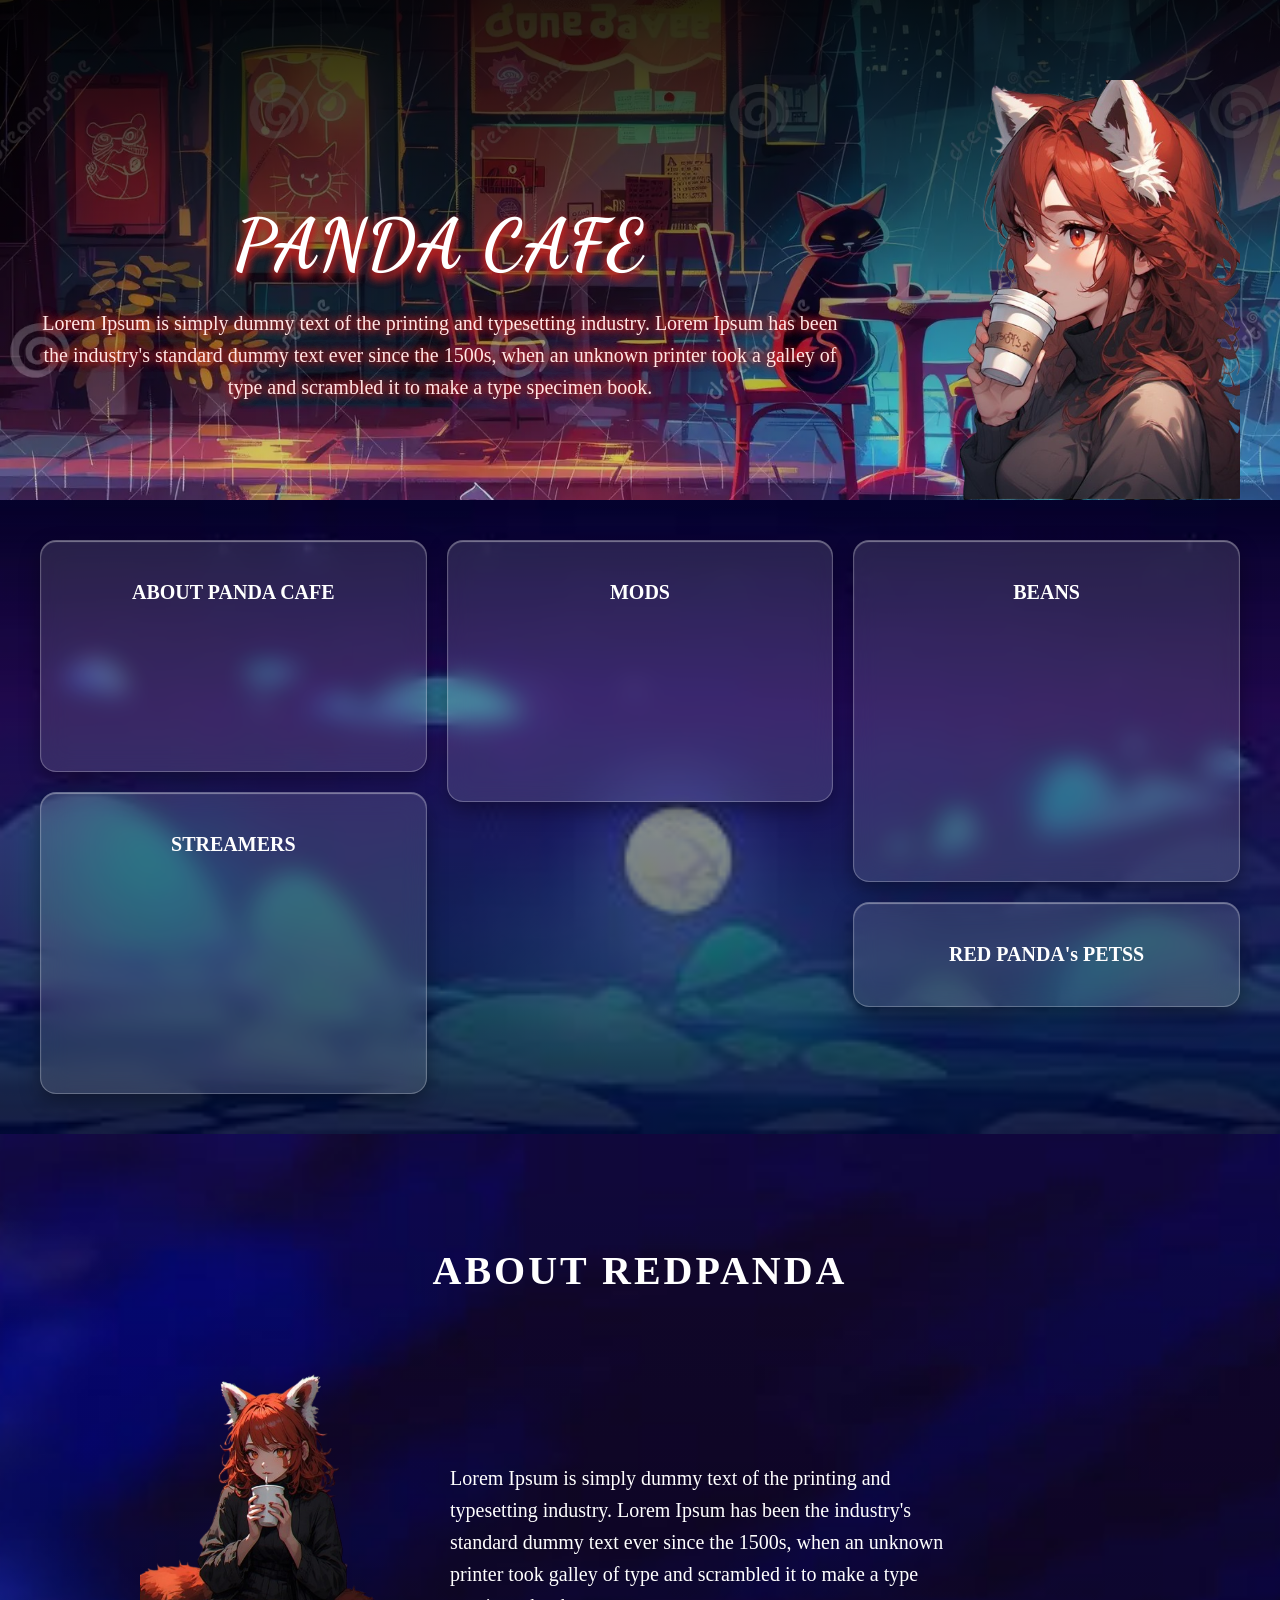
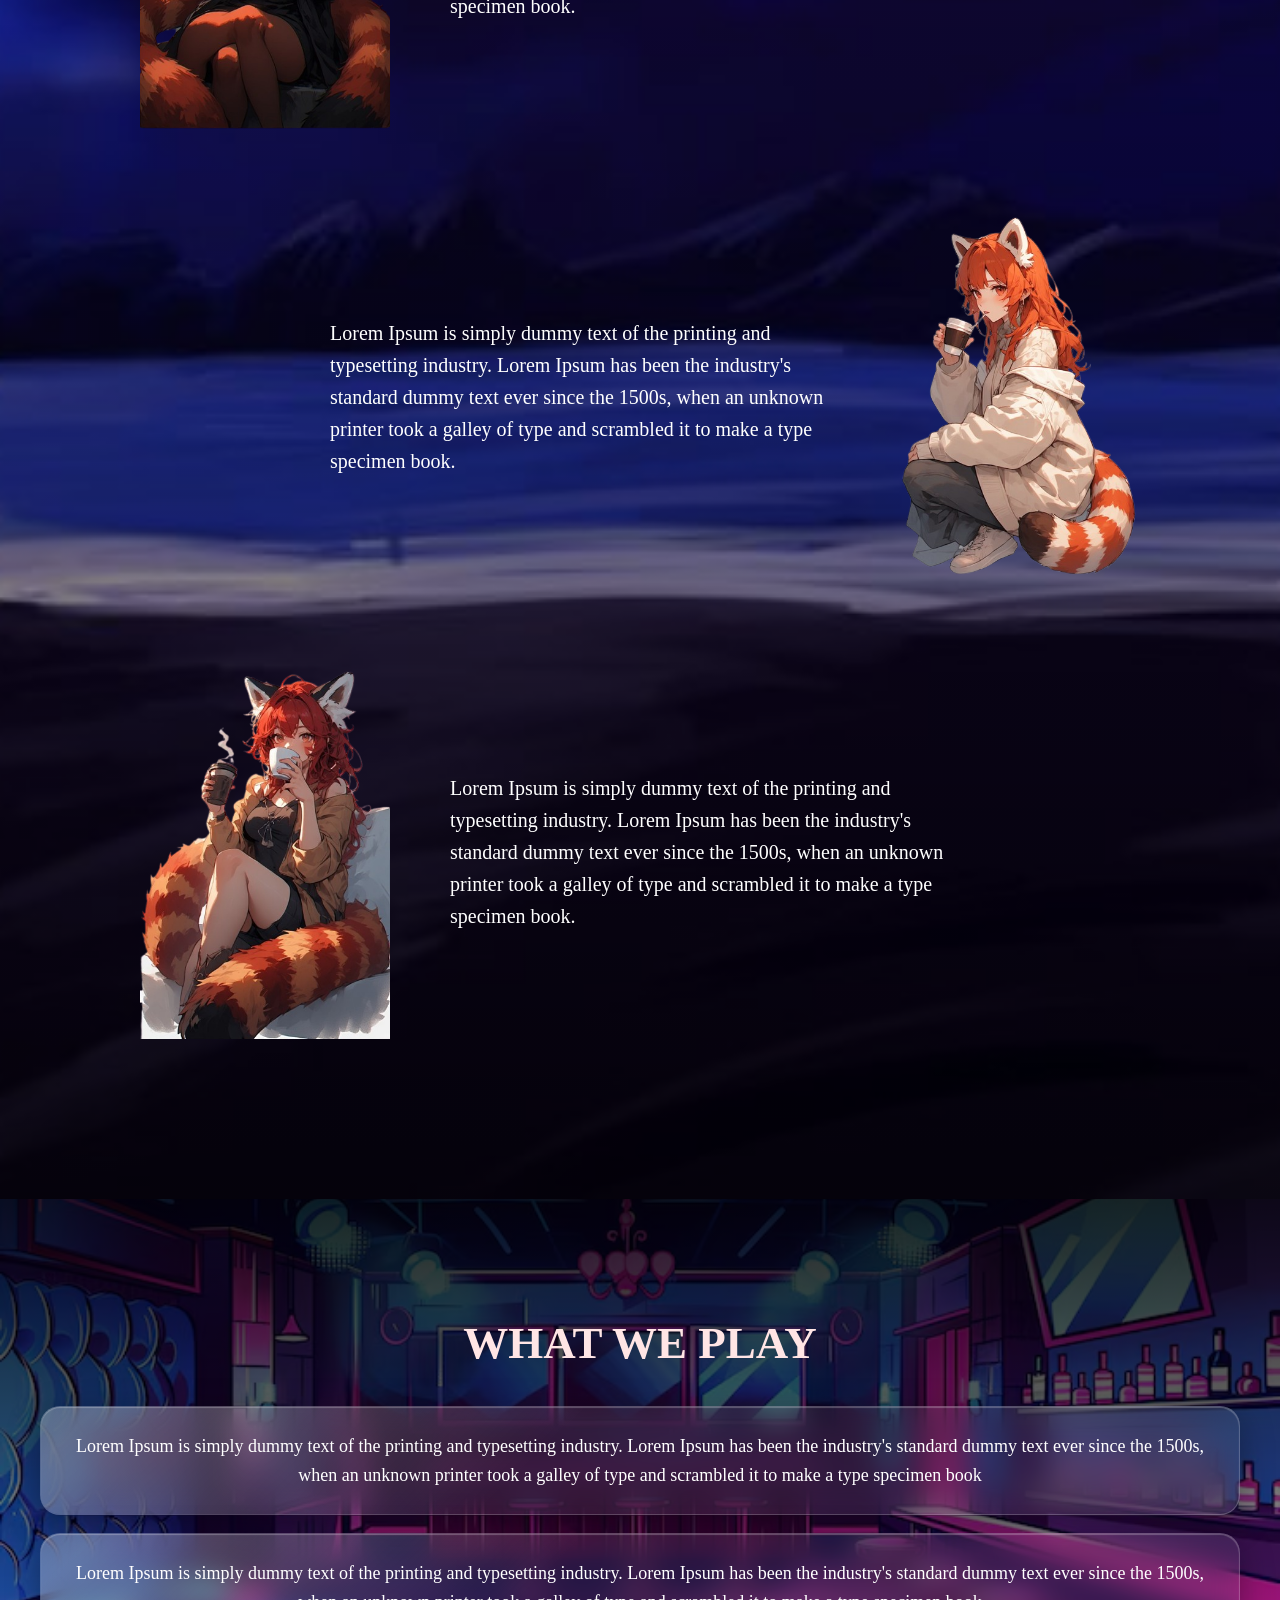
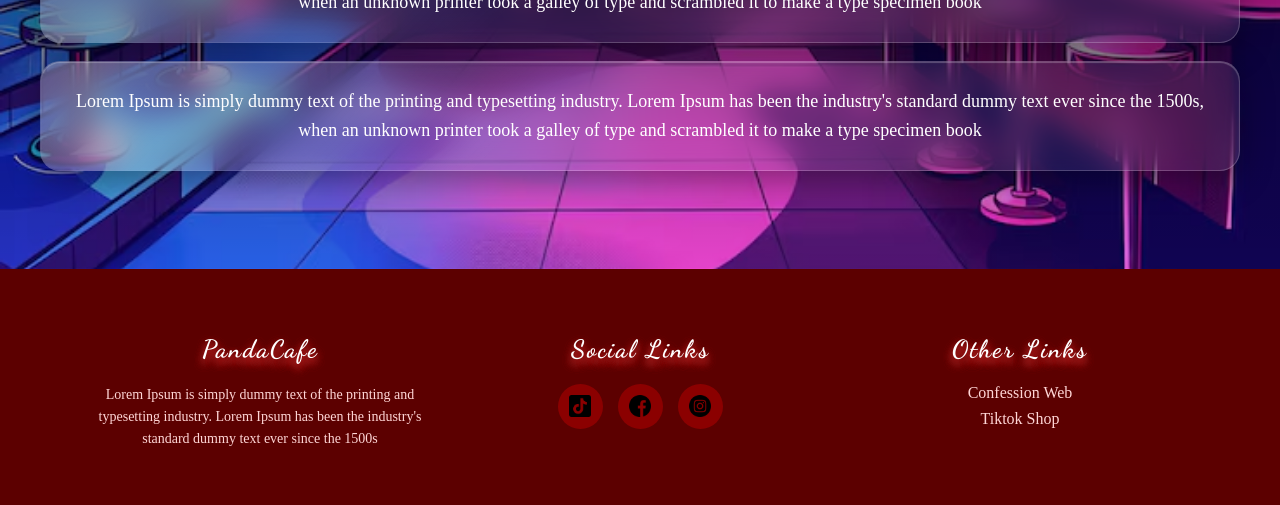
==== index.html @ a52dd237 "first upload" ====
<!DOCTYPE html>
<html lang="en">
<head>
    <meta charset="UTF-8">
    <meta name="viewport" content="width=device-width, initial-scale=1.0">
    <title>Panda Cafe</title>
    <link rel="stylesheet" href="styles/style.css">
    <link href="https://fonts.googleapis.com/css2?family=Pacifico&family=Dancing+Script&display=swap" rel="stylesheet">
</head>
<body>
<div class="welcome1">

    
    <div class="welcome2">
        <h1>PANDA CAFE</h1>
        <p>Lorem Ipsum is simply dummy text of the printing and typesetting industry. Lorem Ipsum has been the industry's standard dummy text ever since the 1500s, when an 
            unknown printer took a galley of type and scrambled it to make a type specimen book.</p>
    </div>

    <img src="Pictures/side_view1-removebg-preview.png" alt="Right Panda" class="panda-right">
</div>

<div class="boxes">

    <a href="/subpages/AboutPandaCafe.html" class="box box1">ABOUT PANDA CAFE</a>

    <a href="/subpages/streamers.html" class="box box2">STREAMERS</a>

    <a href="/subpages/mod.html" class="box box3">MODS</a>

    <a href="/subpages/beans.html" class="box box4">BEANS</a>

    <a href="/subpages/RedsPets.html" class="box box5">RED PANDA's PETSS</a>
</div>

<div class="socials">
    <div class="imgs">
        <h2>ABOUT REDPANDA</h2>
        <div class="fb">
            <img src="Pictures/panda_1-removebg-preview.png" alt="">
            <p>Lorem Ipsum is simply dummy text of the printing and typesetting industry. Lorem Ipsum has been the industry's 
                standard dummy text ever since the 1500s, when an unknown printer took 
                 galley of type and scrambled it to make a type specimen book.</p>
        </div>

        <div class="IG">
            <img src="Pictures/panda2-removebg-preview.png" alt="">
            <p>Lorem Ipsum is simply dummy text of the printing and typesetting industry. 
                Lorem Ipsum has been the industry's standard dummy text ever since the 1500s, when an unknown 
                printer took a galley of type and scrambled it to make a type specimen book.</p>
        </div>
        <div class="tiktok">
            <img src="Pictures/panda3-removebg-preview.png" alt="">
            <p>Lorem Ipsum is simply dummy text of the printing and typesetting industry. 
                Lorem Ipsum has been the industry's standard dummy text ever since the 1500s, 
                when an unknown printer took a galley of type and scrambled it to make a type specimen book.</p>
        </div>
        
    </div>
</div>

<div class="whatWeDo">
    <h2>WHAT WE PLAY</h2>
    <div class="t1">
        <p>
            Lorem Ipsum is simply dummy text of the printing and typesetting industry. 
            Lorem Ipsum has been the industry's standard dummy text ever since the 1500s, 
            when an unknown printer took a galley of type and scrambled it to make a type specimen book
        </p>
    </div>

        <div class="t3">
        <p>
            Lorem Ipsum is simply dummy text of the printing and typesetting industry. 
            Lorem Ipsum has been the industry's standard dummy text ever since the 1500s, 
            when an unknown printer took a galley of type and scrambled it to make a type specimen book
        </p>
    </div>

        <div class="t3">
        <p>
            Lorem Ipsum is simply dummy text of the printing and typesetting industry. 
            Lorem Ipsum has been the industry's standard dummy text ever since the 1500s, 
            when an unknown printer took a galley of type and scrambled it to make a type specimen book
        </p>
    </div>
</div>

<footer>
    <div class="footer-container">

        <!-- Get in touch -->
        <div class="footer-box">
            <h3>PandaCafe</h3>
            <p>
                Lorem Ipsum is simply dummy text of the printing and typesetting industry. 
                Lorem Ipsum has been the industry's standard dummy text ever since the 1500s
            </p>
        </div>

        <!-- Social links -->
        <div class="footer-box">
            <h3 class="soc">Social Links</h3>

                <div class="social-icons">
                    <a href="#" class="icon">
                        <img src="Pictures/tiktok (1).png" alt="">
                    </a>

                    <a href="#" class="icon">
                        <img src="Pictures/facebook.png" alt="">
                    </a>

                    <a href="#" class="icon">
                        <img src="Pictures/instagram.png" alt="">
                    </a>
                </div>
        </div>

        <!-- New section -->
        <div class="footer-box">
            <h3>Other Links</h3>
            <ul class="footer-links">
                <li><a href="https://confession-web-88ol.onrender.com/">Confession Web</a></li>
                <li><a href="#">Tiktok Shop</a></li>
            </ul>
        </div>

    </div>
</footer>

</body>
</html>
---- styles/style.css ----
/* RED CAFE THEME */
:root{
    --main-red:#8B0000;
    --dark-red:#5C0000;
    --light-red:#B22222;
    --cream:#FFF4E6;
}

body{
    background-color: #5C0000;
    margin: 0;
    padding: 0;
    
}

/* Container for welcome section */
.welcome1{
    display:flex;
    align-items:center;
    justify-content:space-between;
     /* Red café theme */
    padding-top:80px; /* only top padding, no bottom padding */
    padding-left:40px;
    padding-right:40px;
    background-image:
    linear-gradient(rgba(0, 0, 0, 0.854), rgba(0,0,0,0.1)), 
    url('../Pictures/pandabg.webp');
    background-size: cover;
    background-position: center;
    background-repeat: no-repeat;

}

/* Pandas */
.welcome1 img{
    width:280px; /* fixed size */
    height:auto;
    object-fit:contain;
    animation: float 3s ease-in-out infinite;
}


/* Center text */
.welcome2{
    max-width:800px;
    text-align:center;
    color:white;
}

/* Title */
.welcome2 h1{
    font-size:70px;
    margin-bottom:20px;
    letter-spacing:2px;
    font-family: 'Dancing Script', cursive;
    text-shadow: 
    0 5px 10px #B22222,
    0 5px 10px #B22222,
    0 5px 10px #B22222;
}

/* Paragraph */
.welcome2 p{
    font-size:20px;
    line-height:1.6;
    color:#ffe5e5;
    text-shadow: 
    0 0px 10px #B22222,
    0 0px 10px #B22222,
    0 0px 10px #B22222
    ;
}

/* Responsive for smaller screens */
/* ===== Large Screens / TVs ===== */

/*======== BOXES ======== */


/* ===== Pinterest Layout Background ===== */
.boxes{
    column-count:3;
    column-gap:20px;
    padding:40px;

    background-image:
        linear-gradient(
            rgba(0,0,0,0.25),
            rgba(0,0,0,0.65)
        ),
        url('../Pictures/bg21.jpg');

    background-size:cover;
    background-position:center;
    background-repeat:no-repeat;
}

/* ===== Glass Box ===== */
.box{
    display:block;
    break-inside:avoid;
    margin-bottom:20px;
    padding:40px 20px;

    text-align:center;
    font-size:20px;
    font-weight:bold;
    color:white;
    text-decoration:none;

    position:relative;
    overflow:hidden;

    border-radius:16px;

    /* Glass effect */
    background:rgba(255, 255, 255, 0.12);
    backdrop-filter: blur(12px);
    -webkit-backdrop-filter: blur(12px);

    border:1px solid rgba(255, 255, 255, 0.25);

    box-shadow:
        0 8px 20px rgba(0,0,0,0.35),
        inset 0 1px 1px rgba(255,255,255,0.4);

    transition:all 0.3s ease;
}

/* ===== Shine Layer ===== */
.box::before{
    content:"";
    position:absolute;
    top:-50%;
    left:-50%;
    width:200%;
    height:200%;

    background:linear-gradient(
        120deg,
        transparent 30%,
        rgba(255,255,255,0.25),
        transparent 70%
    );

    transform:rotate(25deg);
    opacity:0;
    transition:opacity 0.3s ease;
}

/* ===== Hover Effects ===== */
.box:hover{
    transform:translateY(-8px) scale(1.02);
    box-shadow:
        0 15px 30px rgba(0,0,0,0.45),
        inset 0 1px 2px rgba(255,255,255,0.5);
}

.box:hover::before{
    opacity:1;
    animation:shine 1.2s infinite;
}

/* ===== Shine Animation ===== */
@keyframes shine{
    0%{
        transform:translateX(-100%) rotate(25deg);
    }
    100%{
        transform:translateX(100%) rotate(25deg);
    }
}

/* ===== Box Heights (Pinterest Style) ===== */
.box1{height:150px;}
.box2{height:220px;}
.box3{height:180px;}
.box4{height:260px;}
/*======= socials ======= */

/* Section */
.socials{
    background:#8B0000;
    padding:80px 20px;
    display:flex;
    justify-content:center;
    background-image: 
    linear-gradient(rgba(0, 0, 0, 0.002), rgba(0, 0, 0, 0.728)),
    url('../Pictures/bg3.jpg');
    background-size: cover;
    background-position: center;
    background-repeat: no-repeat;
}

/* Container */
.imgs{
    max-width:1000px;
    width:100%;
}

/* Title */
.imgs h2{
    text-align:center;
    color:white;
    font-size:40px;
    margin-bottom:60px;
    letter-spacing:3px;
}

/* Rows */
.fb, .IG, .tiktok{
    display:flex;
    align-items:center;
    gap:60px;
    margin-bottom:80px;
}

/* Alternate layout */
.IG{
    flex-direction:row-reverse;
}

/* Bigger images */
.fb img,
.IG img,
.tiktok img{
    width:250px;
    height:auto;
}

/* Text */
.fb p,
.IG p,
.tiktok p{
    color:white;
    font-size:20px;
    line-height:1.6;
    max-width:500px;
}

/* Hover effect */
.fb:hover img,
.IG:hover img,
.tiktok:hover img{
    transform:scale(1.05);
    transition:0.3s ease;
}

/* Section */
.whatWeDo{
    background:#8B0000;
    padding:80px 40px;
    text-align:center;
    background-image:
    linear-gradient(rgba(0, 0, 0, 0.854), rgba(0,0,0,0.1)), 
    url('../Pictures/bg4.png');
    background-size: cover;
    background-position: center;
    background-repeat: no-repeat;
    
}

/* Title */
/* Glass card style */
.whatWeDo h2{
    color: #ffe5e5;
    font-size: 45px;
}
.t1 p, .t3 p{
    background: rgba(255,255,255,0.08); /* transparent glass */
    backdrop-filter: blur(15px);
    -webkit-backdrop-filter: blur(15px);

    color:#fff;

    padding:25px 30px;
    border-radius:20px;

    font-size:18px;
    line-height:1.6;

    border:1px solid rgba(255,255,255,0.2);

    box-shadow:
        0 8px 32px rgba(0,0,0,0.35),
        inset 0 1px 1px rgba(255,255,255,0.25);

    position:relative;
    overflow:hidden;

    transition:0.4s ease;
}

/* Glossy shine effect */
.t1 p::before,
.t3 p::before{
    content:"";
    position:absolute;
    top:0;
    left:-100%;
    width:200%;
    height:100%;

    background:linear-gradient(
        120deg,
        transparent 30%,
        rgba(255,255,255,0.25),
        transparent 70%
    );

    transform:skewX(-25deg);
    transition:0.8s;
}

/* Hover effect */
.t1 p:hover,
.t3 p:hover{
    transform:translateY(-8px) scale(1.02);
    box-shadow:
        0 15px 35px rgba(0,0,0,0.45),
        inset 0 1px 2px rgba(255,255,255,0.3);
}

/* Shine moves on hover */
.t1 p:hover::before,
.t3 p:hover::before{
    left:100%;
}

/* Footer */
/* Footer */
footer{
    background:#5C0000;
    padding:40px 20px;
    text-align: center;
}
footer .soc{
    text-align: center;
}
/* Main container (3 columns) */
.footer-container{
    max-width:1100px;
    margin:auto;
    display:flex;
    justify-content:space-between;
    gap:40px;
    flex-wrap:wrap; /* makes it responsive */
    color:white;
}

/* Each section */
.footer-box{
    flex:1;
    min-width:220px;
}

/* Titles */
.footer-box h3{
    font-size:25px;
    margin-bottom:10px;
    letter-spacing:2px;
    margin-bottom:20px;
    letter-spacing:2px;
    font-family: 'Dancing Script', cursive;
    text-shadow: 
    0 5px 10px #B22222,
    0 5px 10px #B22222,
    0 5px 10px #B22222;
}

/* Text */
.footer-box p{
    font-size:14px;
    color:#ffd6d6;
    line-height:1.6;
}

/* Social icons */
.social-icons{
    display:flex;
    justify-content:center;
    gap:15px;
}

/* circle buttons */
.icon{
    width:45px;
    height:45px;
    background:#8B0000;
    border-radius:50%;
    display:flex;
    align-items:center;
    justify-content:center;
    transition:0.3s ease;
    text-decoration:none;
}

/* fix image size */
.icon img{
    width:22px;
    height:22px;
    object-fit:contain;
}

/* hover effect */
.icon:hover{
    background:#ff4d4d;
    transform:translateY(-5px) scale(1.1);
    box-shadow:0 5px 15px rgba(0,0,0,0.3);
}

/* Other links */
.footer-links{
    list-style:none;
    padding:0;
}

.footer-links li{
    margin:8px 0;
}

.footer-links a{
    color:#ffd6d6;
    text-decoration:none;
    transition:0.3s;
}

.footer-links a:hover{
    color:white;
    padding-left:5px;
}



/* =========================================
   LARGE SCREENS / TVs
========================================= */
@media screen and (min-width:1400px){

    .welcome1{
        padding-top:120px;
        padding-left:80px;
        padding-right:80px;
    }

    .welcome1 img{
        width:380px;
    }

    .welcome2 h1{
        font-size:90px;
    }

    .welcome2 p{
        font-size:26px;
    }

    .boxes{
        column-count:4;
        column-gap:30px;
        padding:60px;
    }

    .box{
        font-size:24px;
        padding:50px 30px;
    }

    .imgs{
        max-width:1300px;
    }

    .fb img,
    .IG img,
    .tiktok img{
        width:320px;
    }

    .fb p,
    .IG p,
    .tiktok p{
        font-size:24px;
        max-width:650px;
    }

    .whatWeDo h2{
        font-size:60px;
    }

    .t1 p,
    .t3 p{
        font-size:22px;
        padding:35px 40px;
    }

    .end h3{
        font-size:36px;
    }

    .end p{
        font-size:18px;
    }
}


/* =========================================
   TABLETS
========================================= */
@media screen and (max-width:1024px){

    .welcome1{
        gap:30px;
        padding-top:70px;
        padding-left:30px;
        padding-right:30px;
    }

    .welcome1 img{
        width:230px;
    }

    .welcome2 h1{
        font-size:55px;
    }

    .welcome2 p{
        font-size:18px;
    }

    .boxes{
        column-count:2;
        column-gap:18px;
        padding:30px;
    }

    .box{
        font-size:18px;
        padding:35px 20px;
    }

    .socials{
        padding:60px 25px;
    }

    .imgs h2{
        font-size:34px;
    }

    .fb,
    .IG,
    .tiktok{
        gap:35px;
        margin-bottom:60px;
    }

    .fb img,
    .IG img,
    .tiktok img{
        width:200px;
    }

    .fb p,
    .IG p,
    .tiktok p{
        font-size:18px;
    }

    .whatWeDo{
        padding:60px 25px;
    }

    .whatWeDo h2{
        font-size:38px;
    }

    .t1 p,
    .t3 p{
        font-size:17px;
        padding:22px 24px;
    }
}


/* =========================================
   PHONES
========================================= */
@media screen and (max-width:768px){

    body{
        overflow-x:hidden;
    }

    .welcome1{
        flex-direction:column;
        justify-content:center;
        text-align:center;

        gap:20px;

        padding-top:60px;
        padding-left:20px;
        padding-right:20px;
        padding-bottom:40px;
    }

    /* Hide panda image on phones */
    .welcome1 img{
        display:none;
    }

    .welcome2{
        max-width:100%;
    }

    .welcome2 h1{
        font-size:42px;
        line-height:1.2;
    }

    .welcome2 p{
        font-size:16px;
        line-height:1.5;
    }

    .boxes{
        column-count:1;
        column-gap:0;
        padding:20px;
    }

    .box{
        width:95%;
        font-size:16px;
        padding:30px 15px;
        margin-bottom:18px;
    }

    .box1,
    .box2,
    .box3,
    .box4{
        height:auto;
        min-height:140px;
    }

    .socials{
        padding:50px 20px;
    }

    .imgs h2{
        font-size:28px;
        margin-bottom:40px;
    }

    .fb,
    .IG,
    .tiktok{
        flex-direction:column;
        text-align:center;
        gap:20px;
        margin-bottom:50px;
    }

    .IG{
        flex-direction:column;
    }

    .fb img,
    .IG img,
    .tiktok img{
        width:170px;
    }

    .fb p,
    .IG p,
    .tiktok p{
        font-size:16px;
        max-width:100%;
    }

    .whatWeDo{
        padding:50px 20px;
    }

    .whatWeDo h2{
        font-size:30px;
    }

    .t1 p,
    .t3 p{
        font-size:15px;
        line-height:1.5;
        padding:20px;
    }

    footer{
        padding:20px;
    }

    .end h3{
        font-size:24px;
    }

    .end p{
        font-size:14px;
    }

    .links2 h3{
        font-size:18px;
    }

    .social-icons{
        gap:18px;
    }

    .social-icons img{
        width:22px;
        height:22px;
    }
}


/* =========================================
   SMALL PHONES
========================================= */
@media screen and (max-width:480px){

    .welcome2 h1{
        font-size:34px;
    }

    .welcome2 p{
        font-size:14px;
    }

    .boxes{
        padding:15px;
    }

    .box{
        font-size:15px;
        border-radius:14px;
        padding:20px 12px;
    }

    .imgs h2{
        font-size:24px;
    }

    .fb img,
    .IG img,
    .tiktok img{
        width:140px;
    }

    .fb p,
    .IG p,
    .tiktok p{
        font-size:14px;
    }

    .whatWeDo h2{
        font-size:25px;
    }

    .t1 p,
    .t3 p{
        font-size:14px;
        padding:18px;
        border-radius:16px;
    }

    .end h3{
        font-size:20px;
    }

    .end p{
        font-size:13px;
    }

    .social-icons{
        gap:15px;
    }

    .social-icons p{
        padding:5px;
    }

    .social-icons img{
        width:20px;
        height:20px;
    }
}
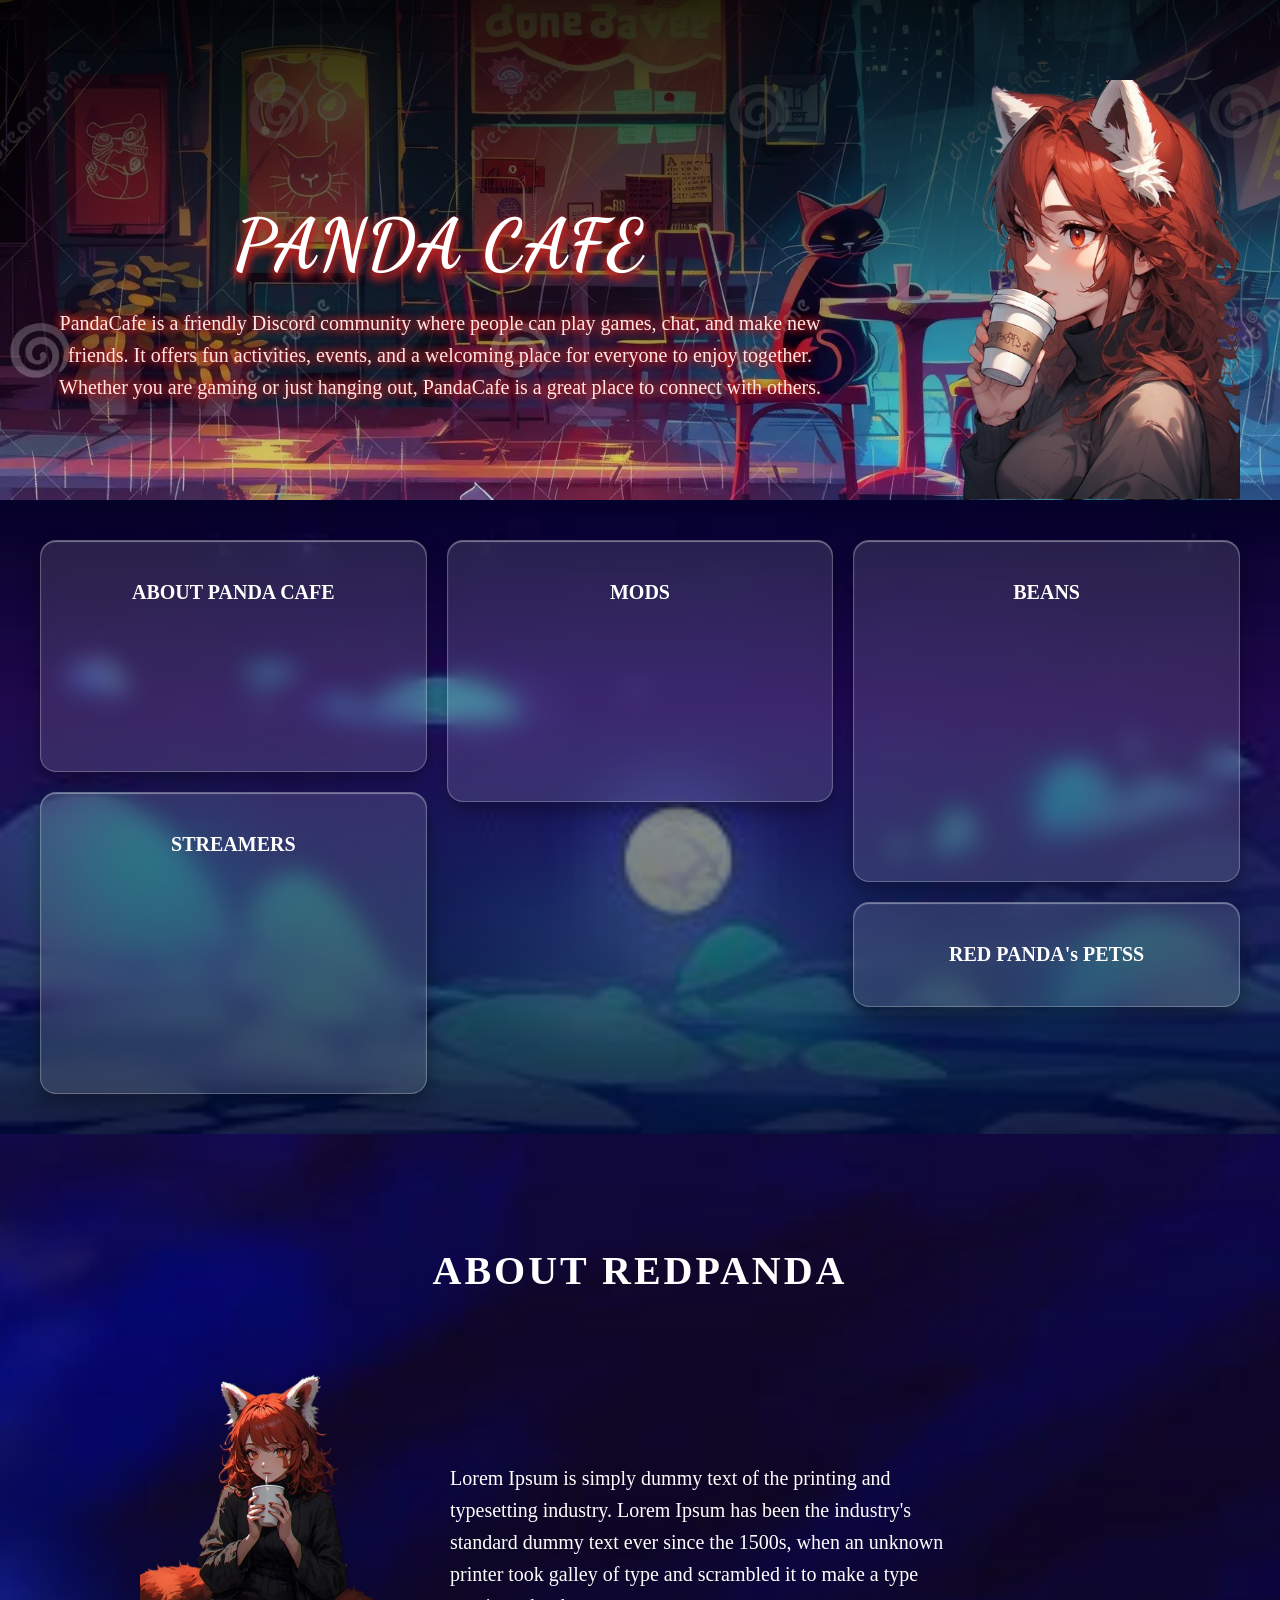
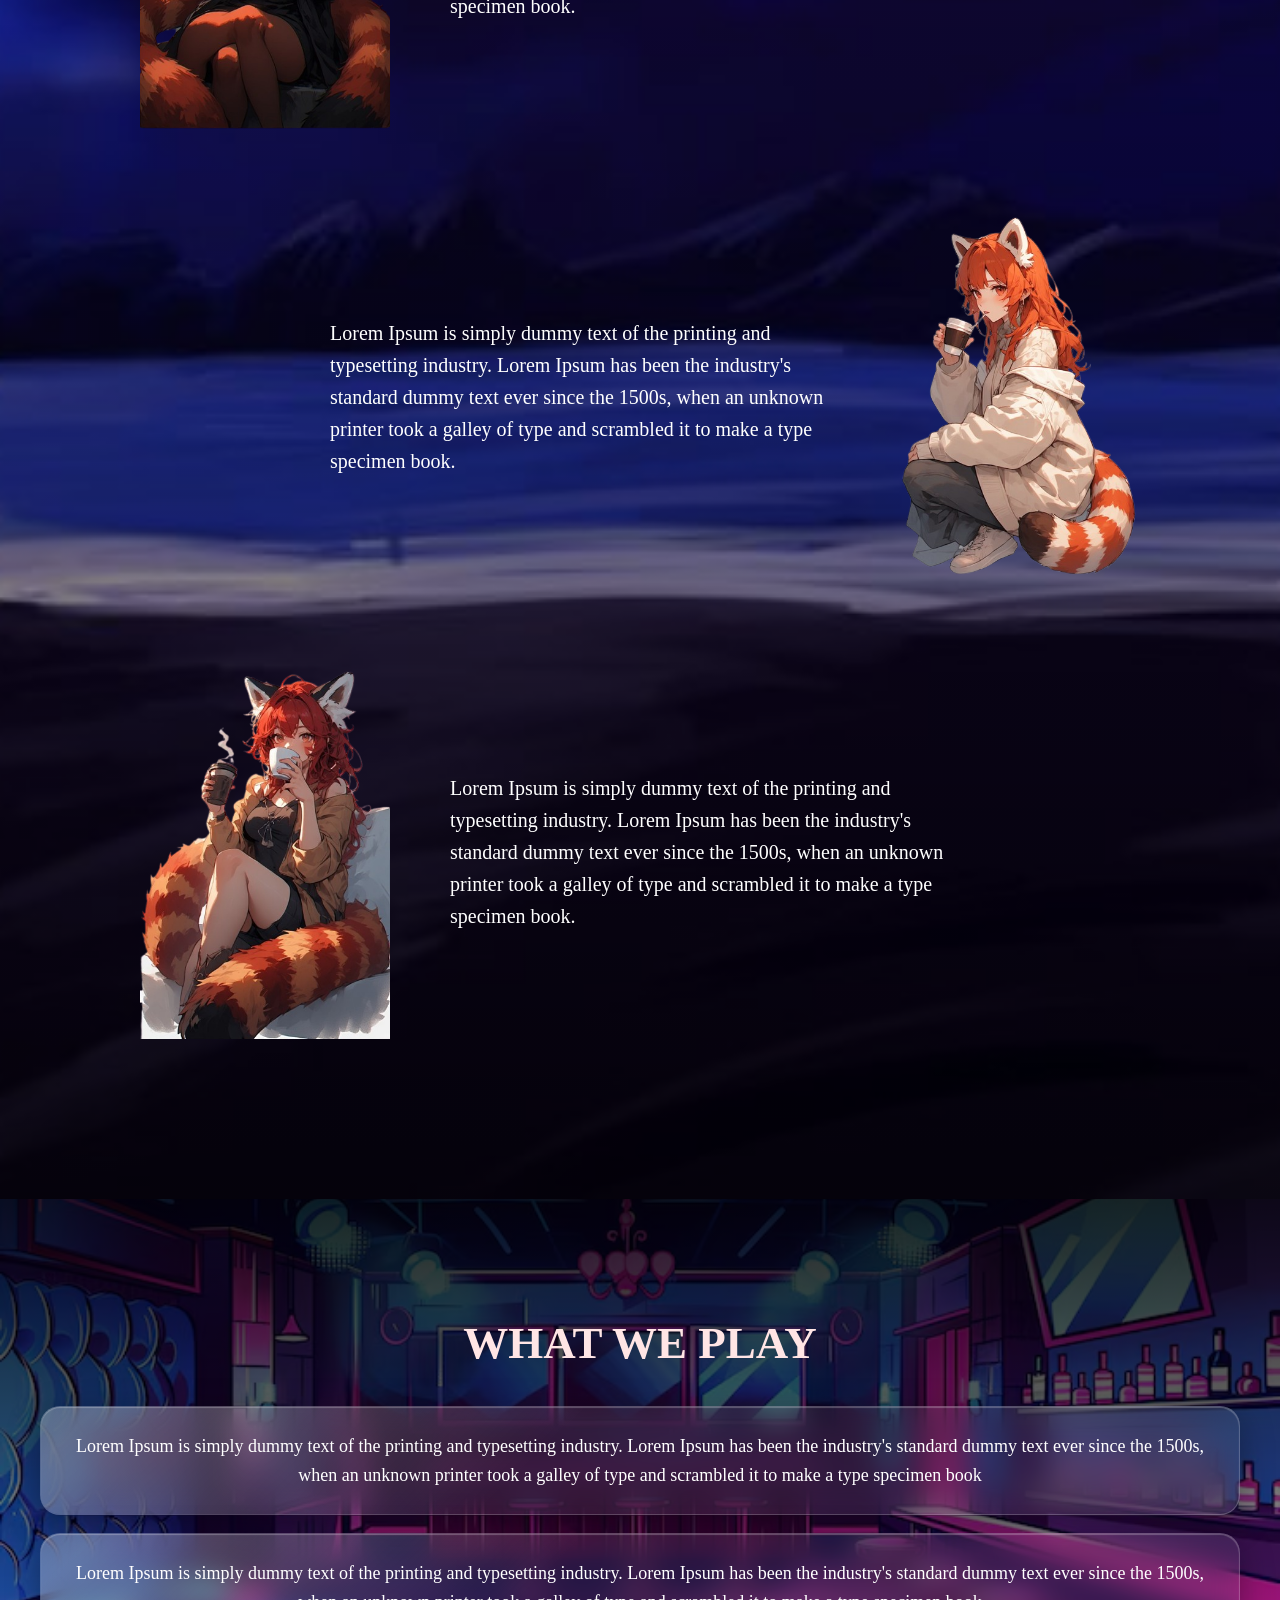
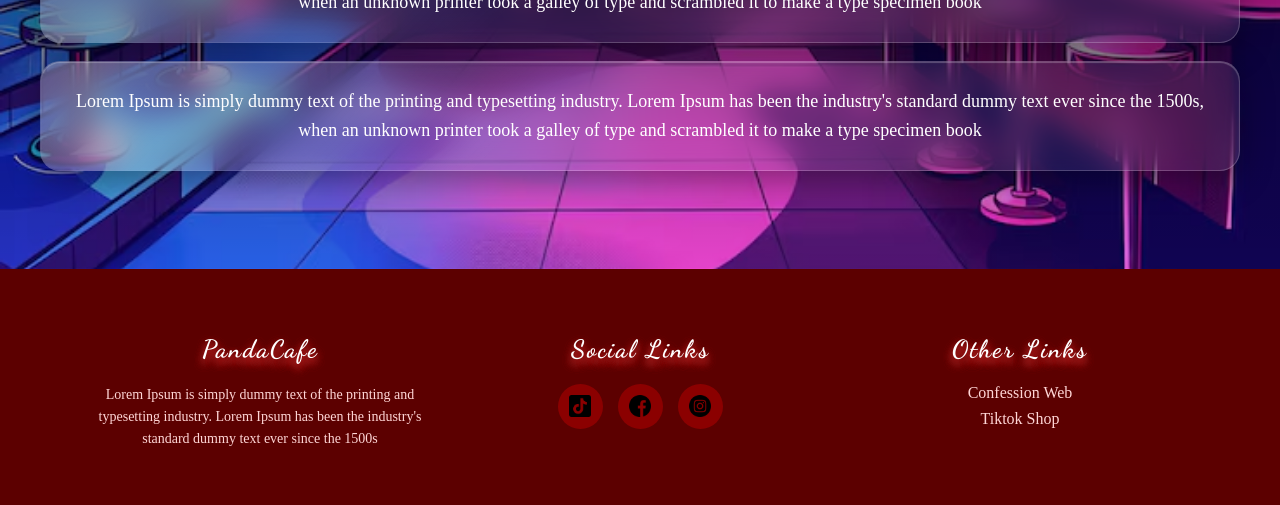
==== commit 4349c1de: "updated website" ====
--- a/index.html
+++ b/index.html
@@ -13,8 +13,7 @@
     
     <div class="welcome2">
         <h1>PANDA CAFE</h1>
-        <p>Lorem Ipsum is simply dummy text of the printing and typesetting industry. Lorem Ipsum has been the industry's standard dummy text ever since the 1500s, when an 
-            unknown printer took a galley of type and scrambled it to make a type specimen book.</p>
+        <p>PandaCafe is a friendly Discord community where people can play games, chat, and make new friends. It offers fun activities, events, and a welcoming place for everyone to enjoy together. Whether you are gaming or just hanging out, PandaCafe is a great place to connect with others.</p>
     </div>
 
     <img src="Pictures/side_view1-removebg-preview.png" alt="Right Panda" class="panda-right">
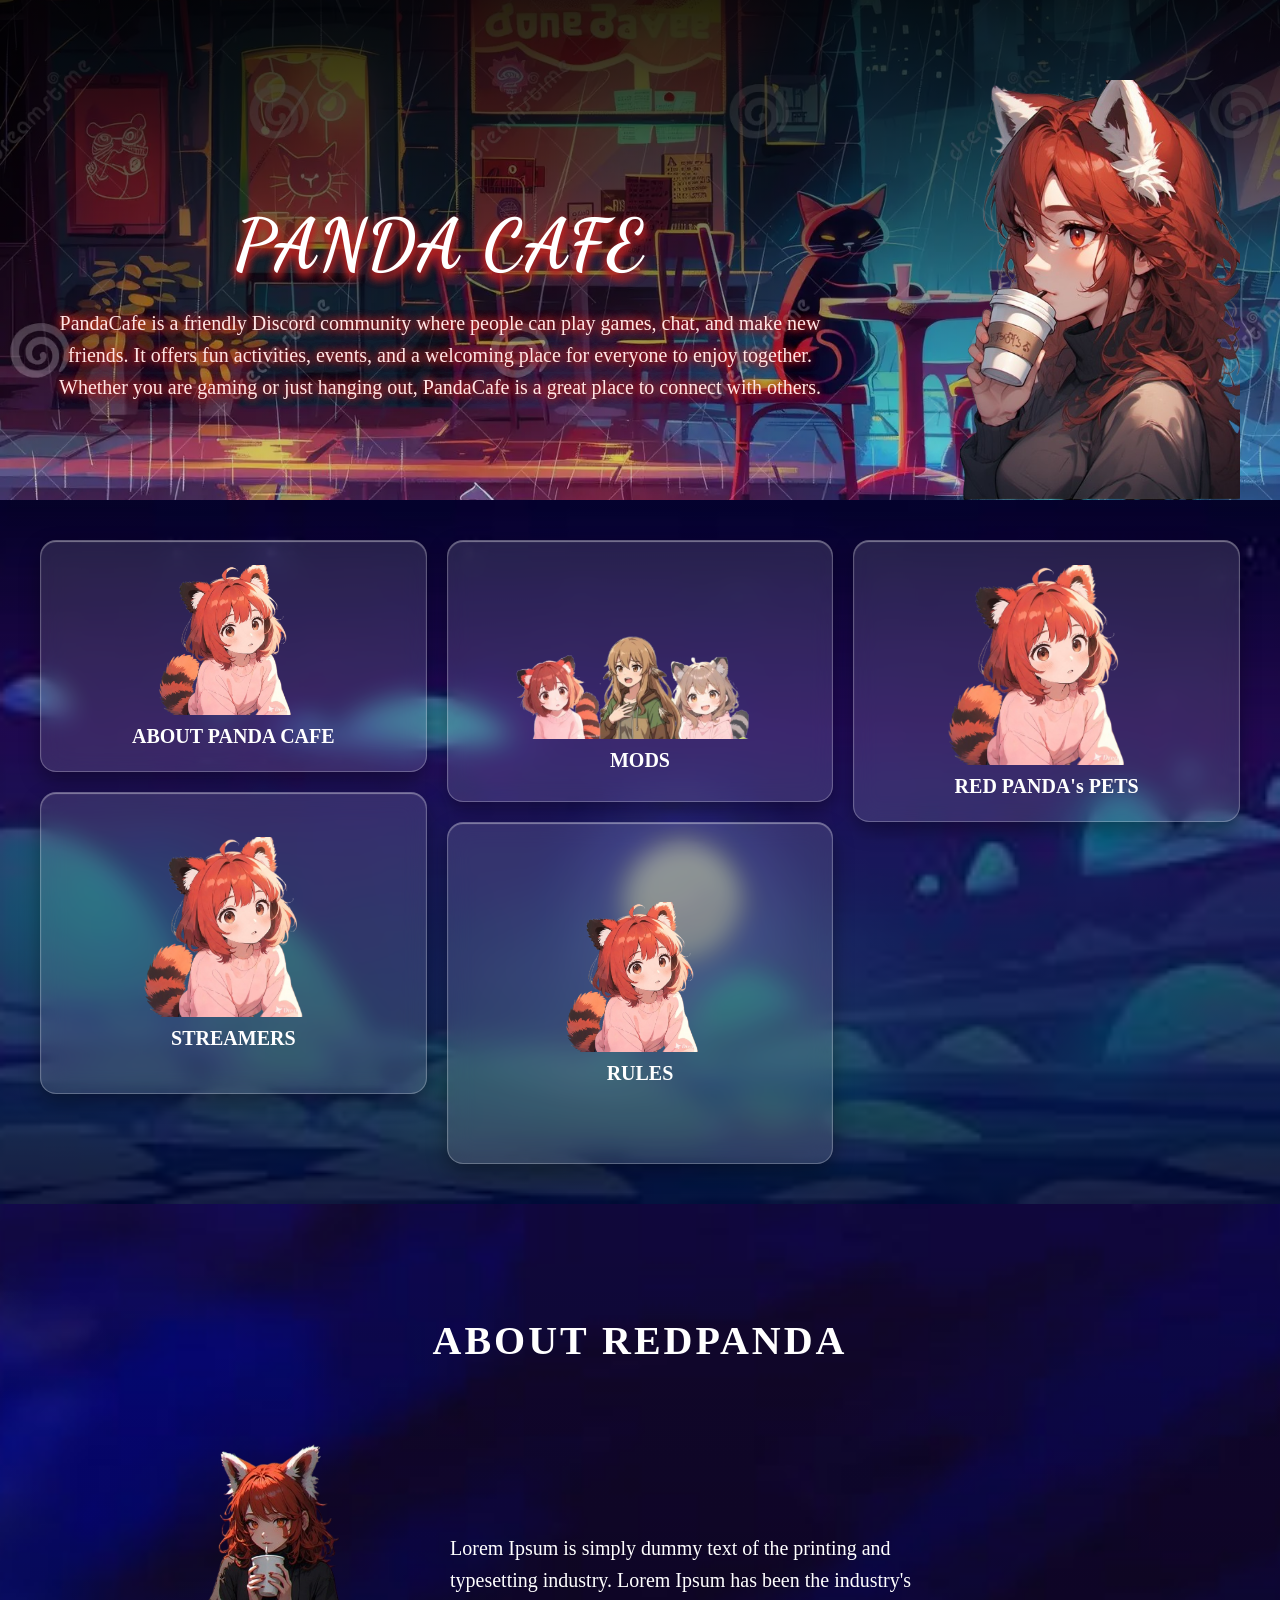
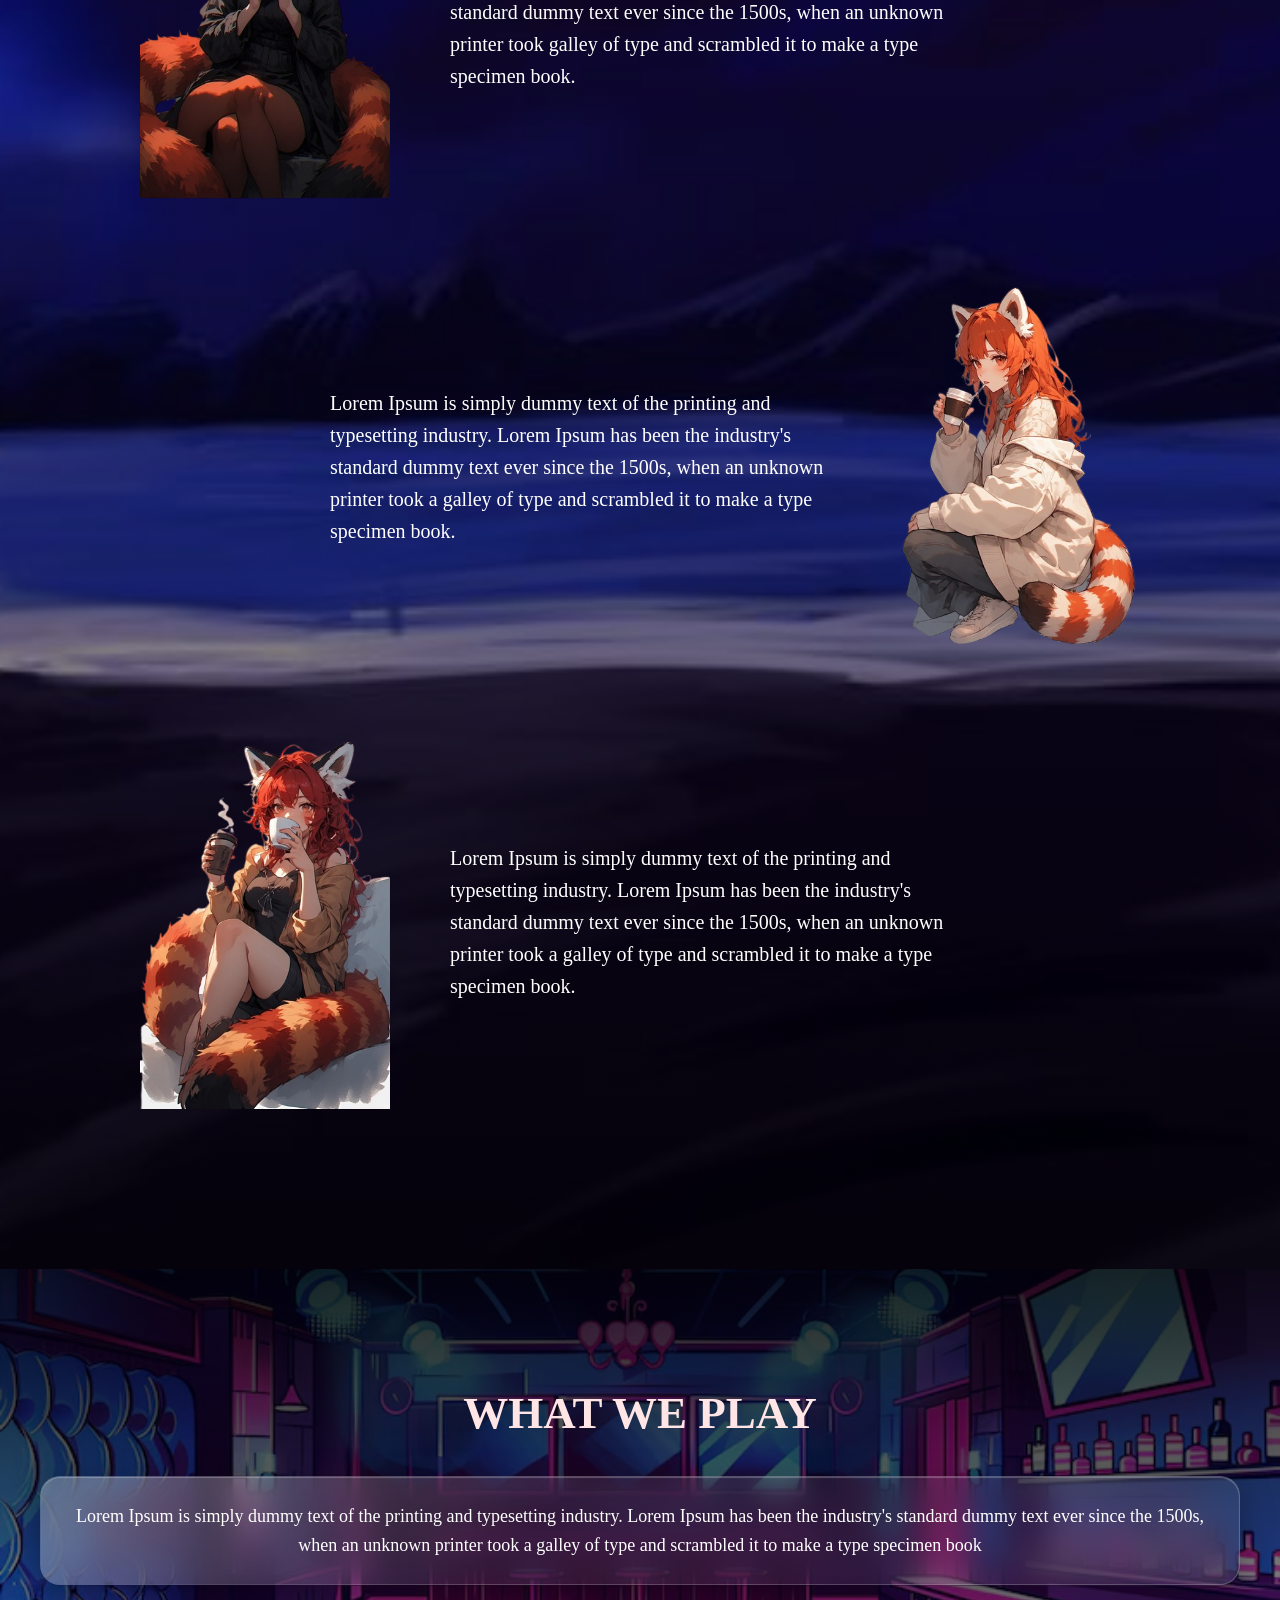
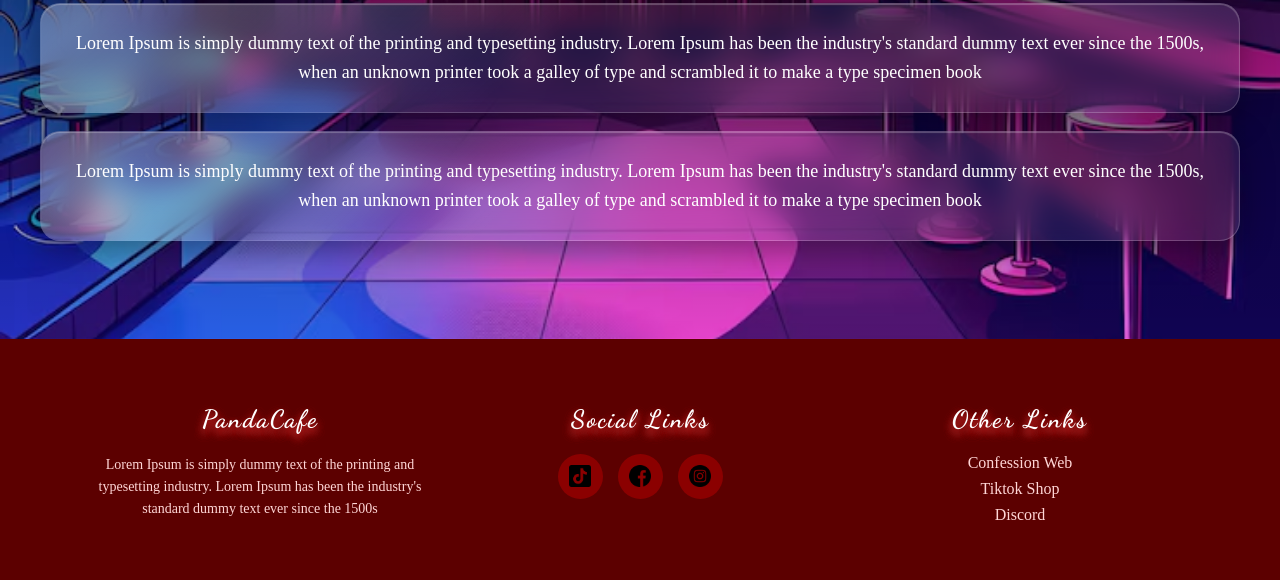
==== commit f19193cb: "updated website" ====
--- a/index.html
+++ b/index.html
@@ -21,15 +21,31 @@
 
 <div class="boxes">
 
-    <a href="/subpages/AboutPandaCafe.html" class="box box1">ABOUT PANDA CAFE</a>
+    <a href="/subpages/AboutPandaCafe.html" class="box box1">
+        <img src="Pictures/panda_ask.png" class="img1" alt="">
+        <span>ABOUT PANDA CAFE</span>
+    </a>
 
-    <a href="/subpages/streamers.html" class="box box2">STREAMERS</a>
+    <a href="/subpages/streamers.html" class="box box2">
+        <img src="Pictures/panda_ask.png" class="img2" alt="">
+        <span>STREAMERS</span>
+    </a>
 
-    <a href="/subpages/mod.html" class="box box3">MODS</a>
+    <a href="/subpages/mod.html" class="box box3">
+        <img src="Pictures/panda_mods.png" class="img3" alt="">
+        <span>MODS</span>
+    </a>
 
-    <a href="/subpages/beans.html" class="box box4">BEANS</a>
+    <a href="/subpages/beans.html" class="box box4">
+        <img src="Pictures/panda_ask.png" class="img4" alt="">
+        <span>RULES</span>
+    </a>
 
-    <a href="/subpages/RedsPets.html" class="box box5">RED PANDA's PETSS</a>
+    <a href="/subpages/RedsPets.html" class="box box5">
+        <img src="Pictures/panda_ask.png" class="img5" alt="">
+        <span>RED PANDA's PETS</span>
+    </a>
+
 </div>
 
 <div class="socials">
@@ -122,6 +138,7 @@
             <ul class="footer-links">
                 <li><a href="https://confession-web-88ol.onrender.com/">Confession Web</a></li>
                 <li><a href="#">Tiktok Shop</a></li>
+                <li><a href="">Discord</a></li>
             </ul>
         </div>
 
--- a/styles/style.css
+++ b/styles/style.css
@@ -78,6 +78,7 @@
 
 
 /* ===== Pinterest Layout Background ===== */
+/* ===== Pinterest Layout Background ===== */
 .boxes{
     column-count:3;
     column-gap:20px;
@@ -97,7 +98,12 @@
 
 /* ===== Glass Box ===== */
 .box{
-    display:block;
+    display:flex;
+    flex-direction:column;
+    align-items:center;
+    justify-content:center;
+    gap:10px;
+
     break-inside:avoid;
     margin-bottom:20px;
     padding:40px 20px;
@@ -125,6 +131,42 @@
         inset 0 1px 1px rgba(255,255,255,0.4);
 
     transition:all 0.3s ease;
+}
+
+/* ===== Images Inside Boxes ===== */
+.box img{
+    
+    height:auto;
+    object-fit:contain;
+    position:relative;
+    z-index:2;
+}
+
+/* ===== Text ===== */
+.box span{
+    position:relative;
+    z-index:2;
+}
+
+/* ===== Individual Image Sizes ===== */
+.img1{
+    width:150px;
+}
+
+.img2{
+    width:180px;
+}
+
+.img3{
+    width:300px;
+}
+
+.img4{
+    width:150px;
+}
+
+.img5{
+    width:200px;
 }
 
 /* ===== Shine Layer ===== */
@@ -151,6 +193,7 @@
 /* ===== Hover Effects ===== */
 .box:hover{
     transform:translateY(-8px) scale(1.02);
+
     box-shadow:
         0 15px 30px rgba(0,0,0,0.45),
         inset 0 1px 2px rgba(255,255,255,0.5);
@@ -166,16 +209,32 @@
     0%{
         transform:translateX(-100%) rotate(25deg);
     }
+
     100%{
         transform:translateX(100%) rotate(25deg);
     }
 }
 
 /* ===== Box Heights (Pinterest Style) ===== */
-.box1{height:150px;}
-.box2{height:220px;}
-.box3{height:180px;}
-.box4{height:260px;}
+.box1{
+    height:150px;
+}
+
+.box2{
+    height:220px;
+}
+
+.box3{
+    height:180px;
+}
+
+.box4{
+    height:260px;
+}
+
+.box5{
+    height:200px;
+}
 /*======= socials ======= */
 
 /* Section */
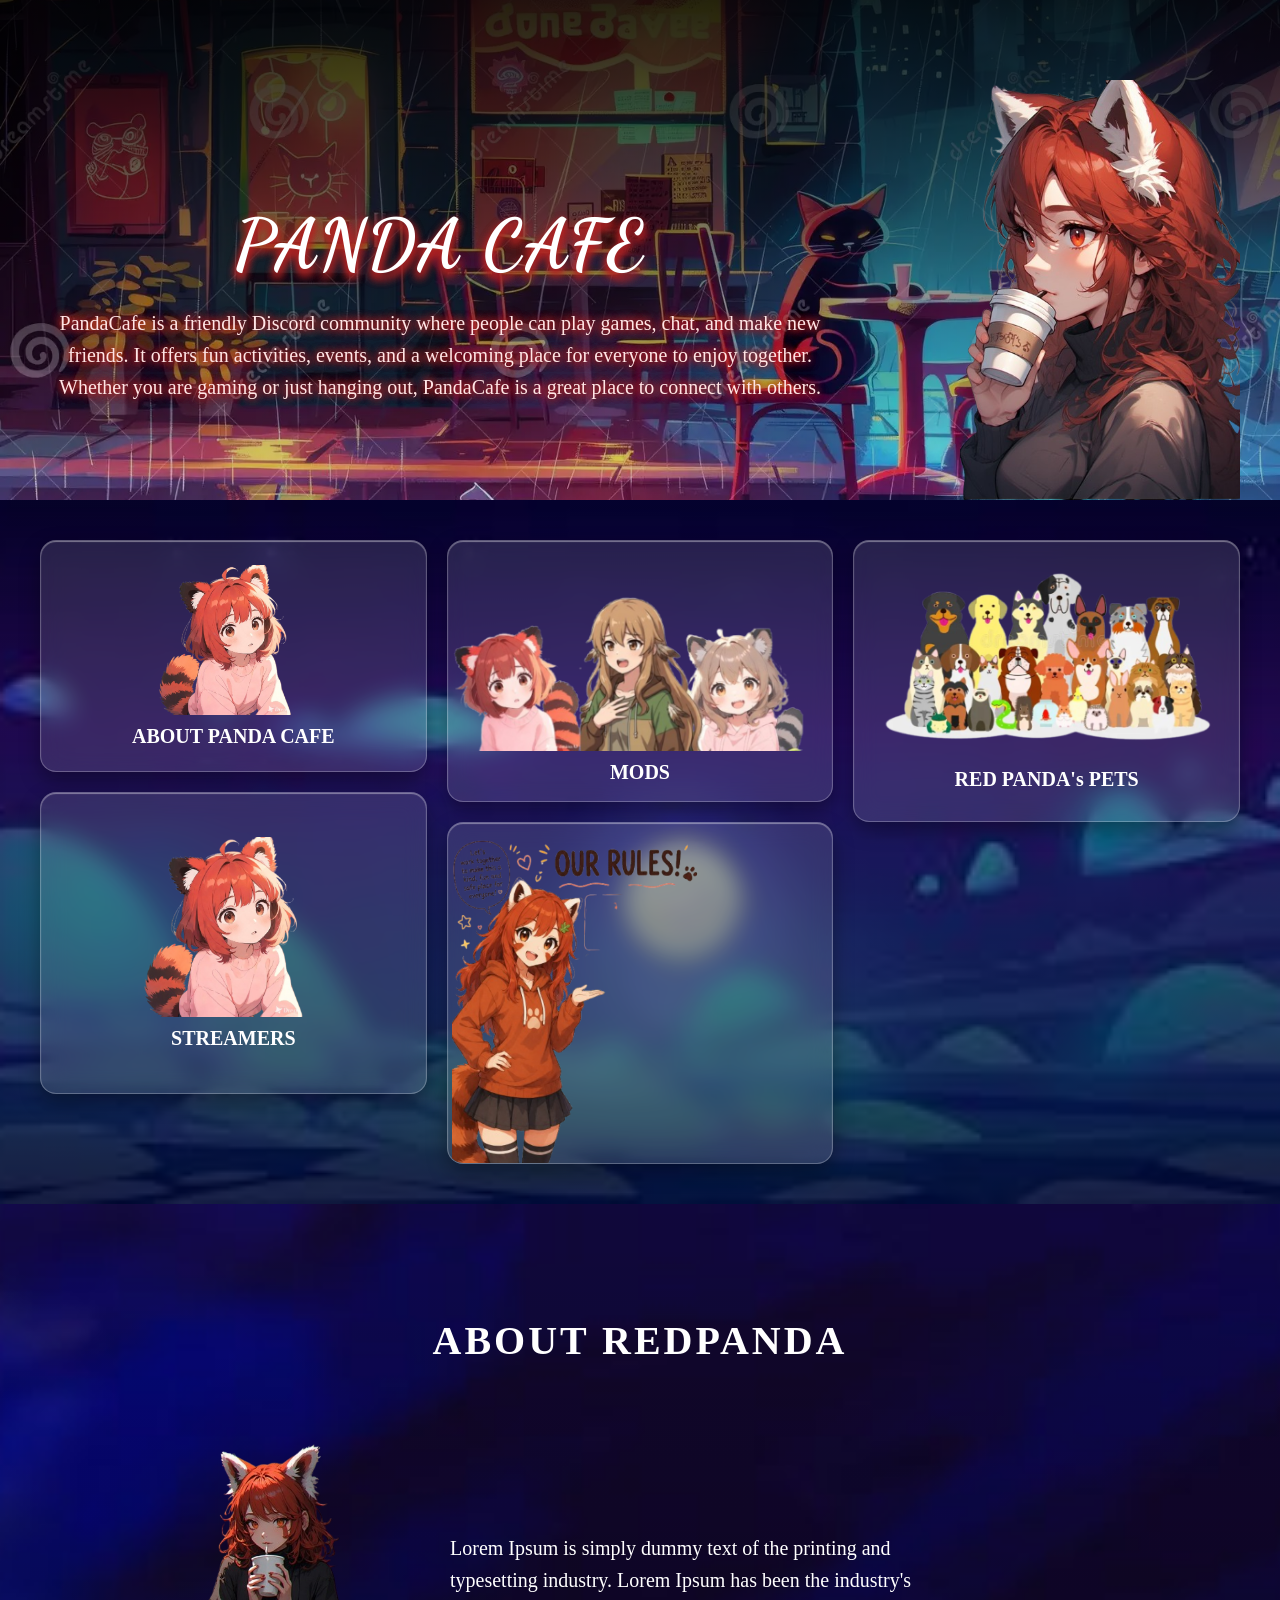
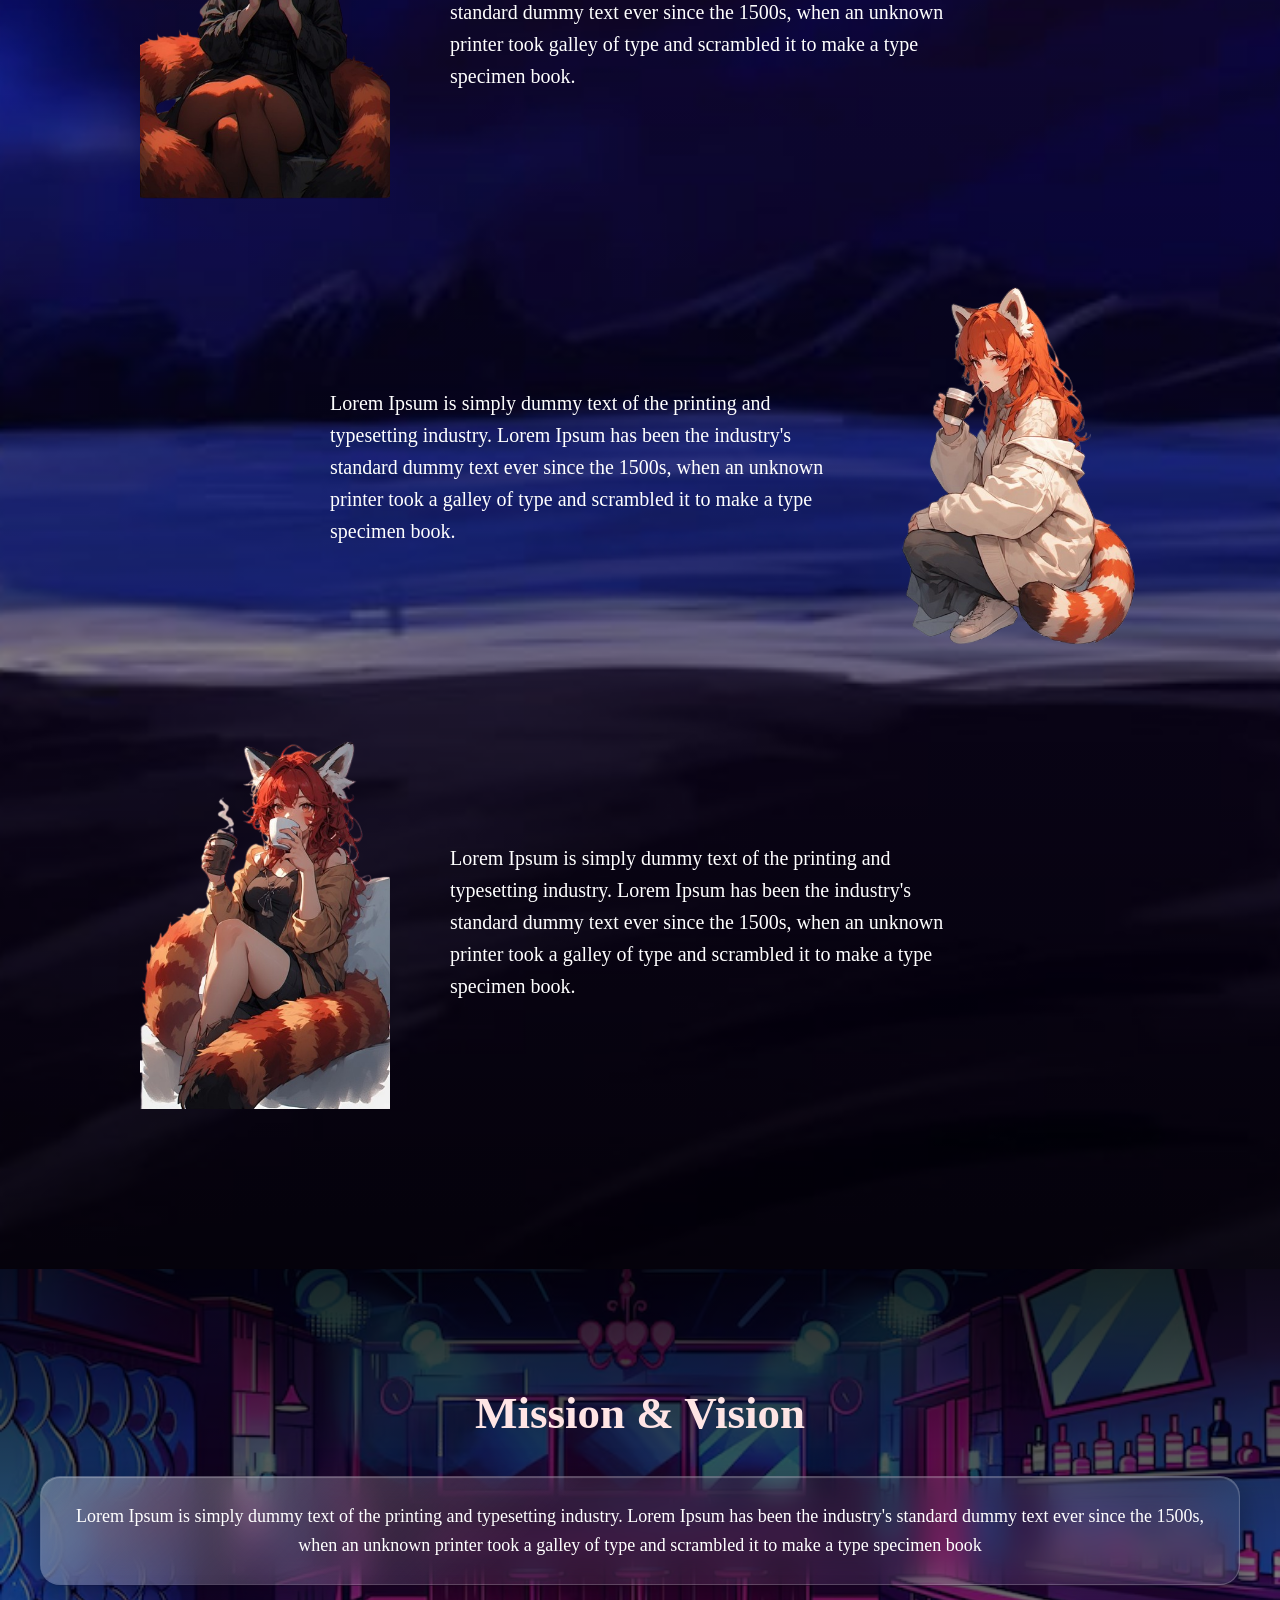
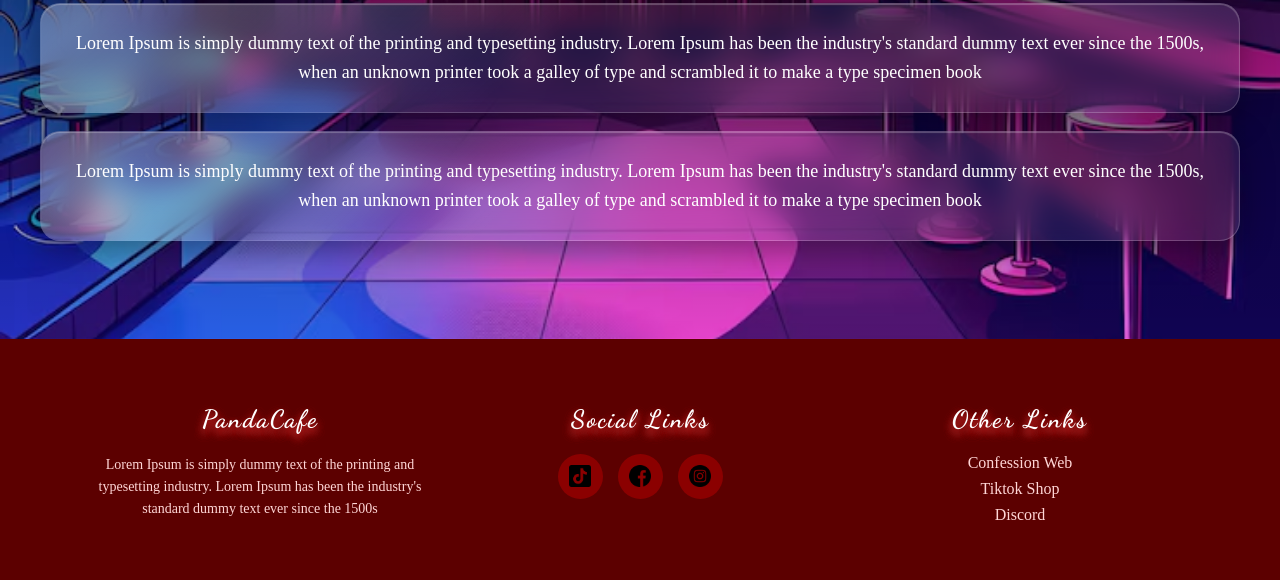
==== commit 424ab2b6: "Updated website" ====
--- a/index.html
+++ b/index.html
@@ -37,12 +37,12 @@
     </a>
 
     <a href="/subpages/beans.html" class="box box4">
-        <img src="Pictures/panda_ask.png" class="img4" alt="">
-        <span>RULES</span>
+        <img src="Pictures/ruless.webp" class="img4" alt="">
+        
     </a>
 
     <a href="/subpages/RedsPets.html" class="box box5">
-        <img src="Pictures/panda_ask.png" class="img5" alt="">
+        <img src="Pictures/petss.webp" class="img5" alt="">
         <span>RED PANDA's PETS</span>
     </a>
 
@@ -75,7 +75,7 @@
 </div>
 
 <div class="whatWeDo">
-    <h2>WHAT WE PLAY</h2>
+    <h2>Mission & Vision</h2>
     <div class="t1">
         <p>
             Lorem Ipsum is simply dummy text of the printing and typesetting industry. 
--- a/styles/style.css
+++ b/styles/style.css
@@ -158,15 +158,19 @@
 }
 
 .img3{
-    width:300px;
+    width:450px;
+    margin-top: -60px;
 }
 
 .img4{
-    width:150px;
+    width:250px;
+    margin-top: 60px;
+    margin-left: -125px;
 }
 
 .img5{
-    width:200px;
+    width:350px;
+    margin-top: -60px;
 }
 
 /* ===== Shine Layer ===== */
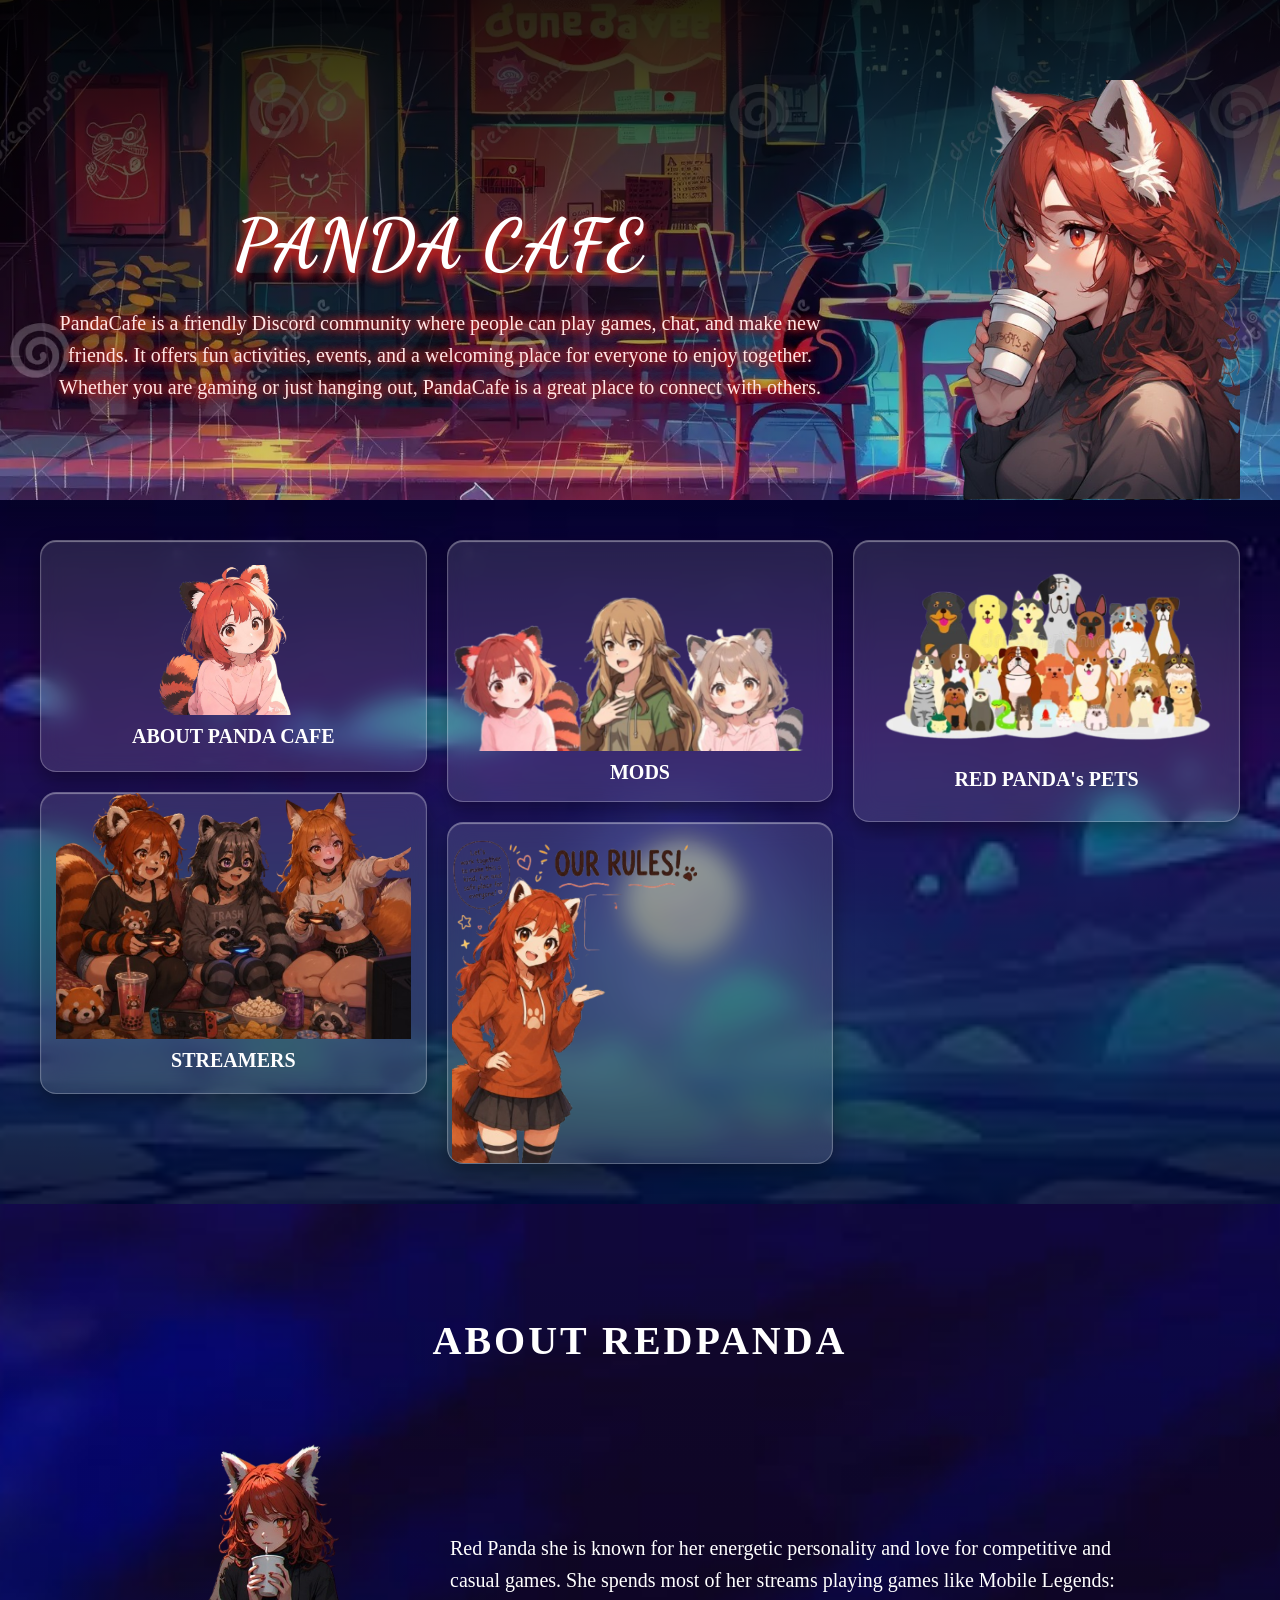
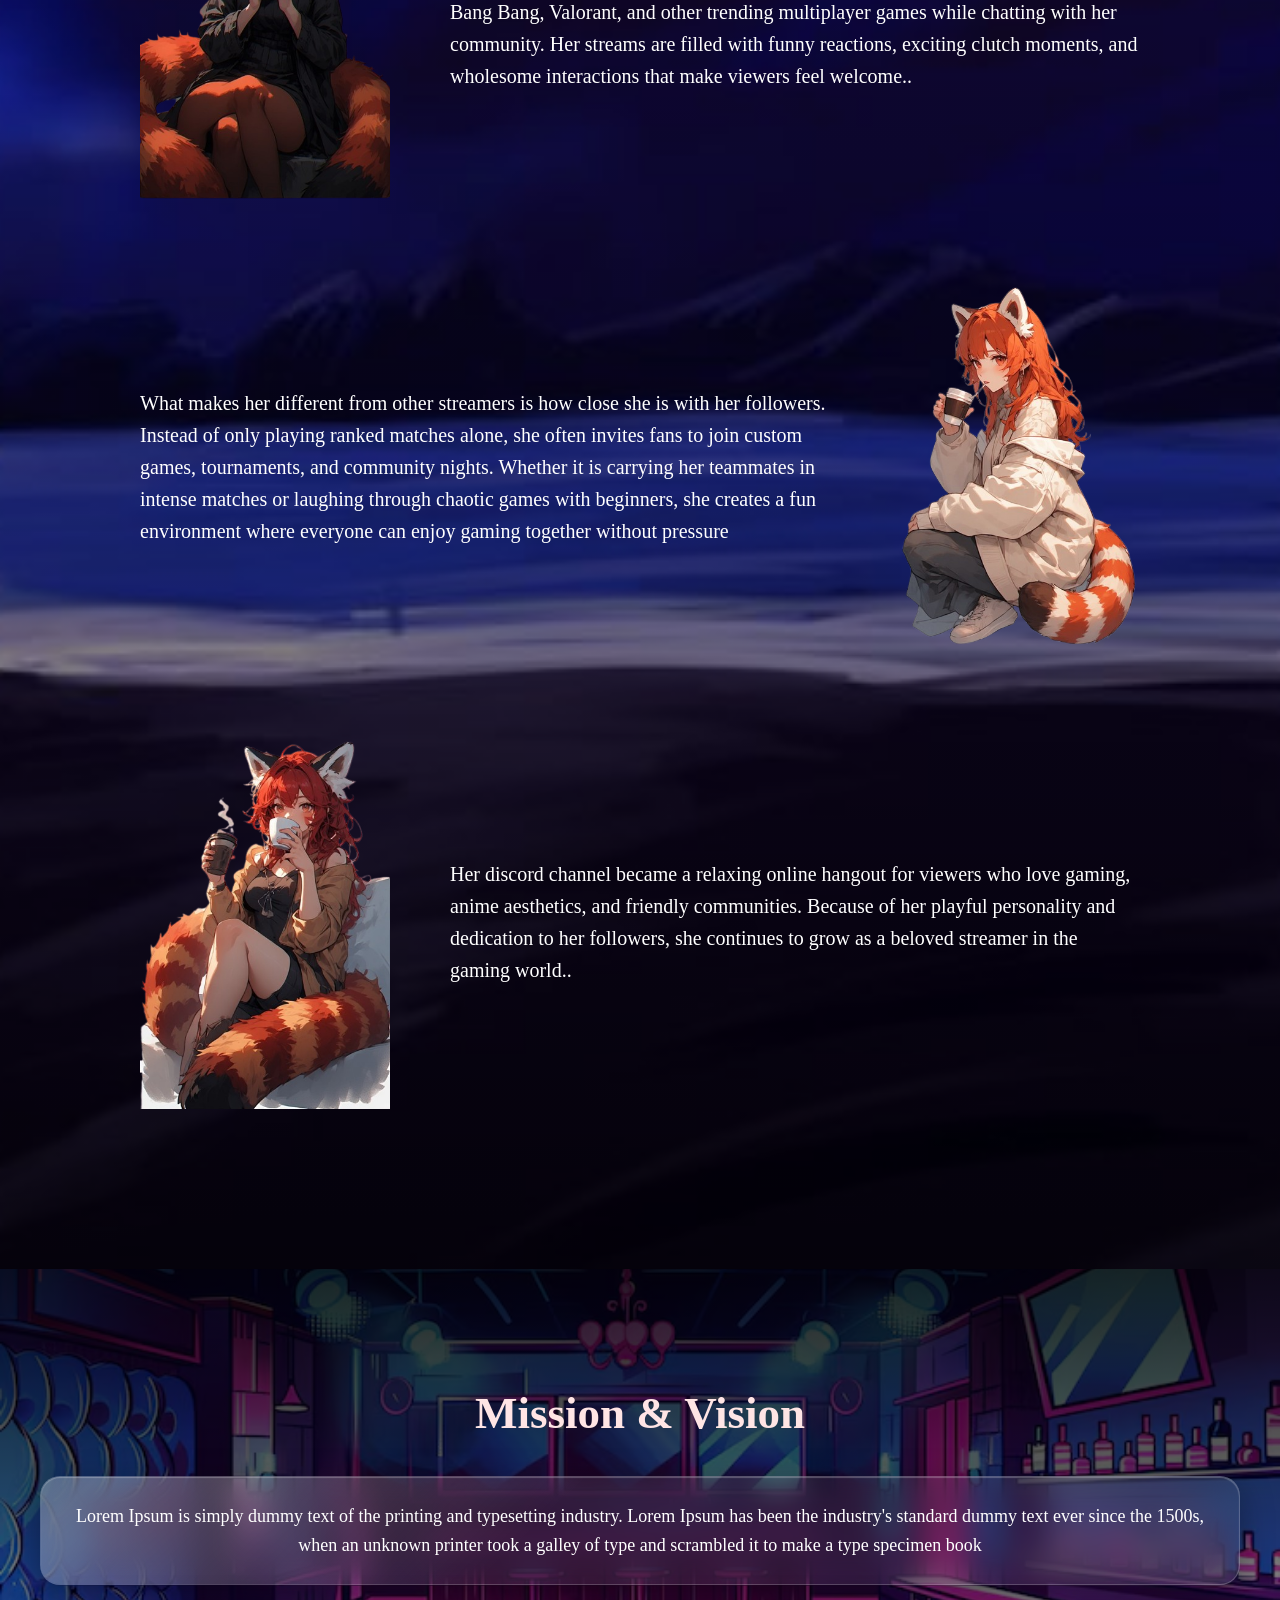
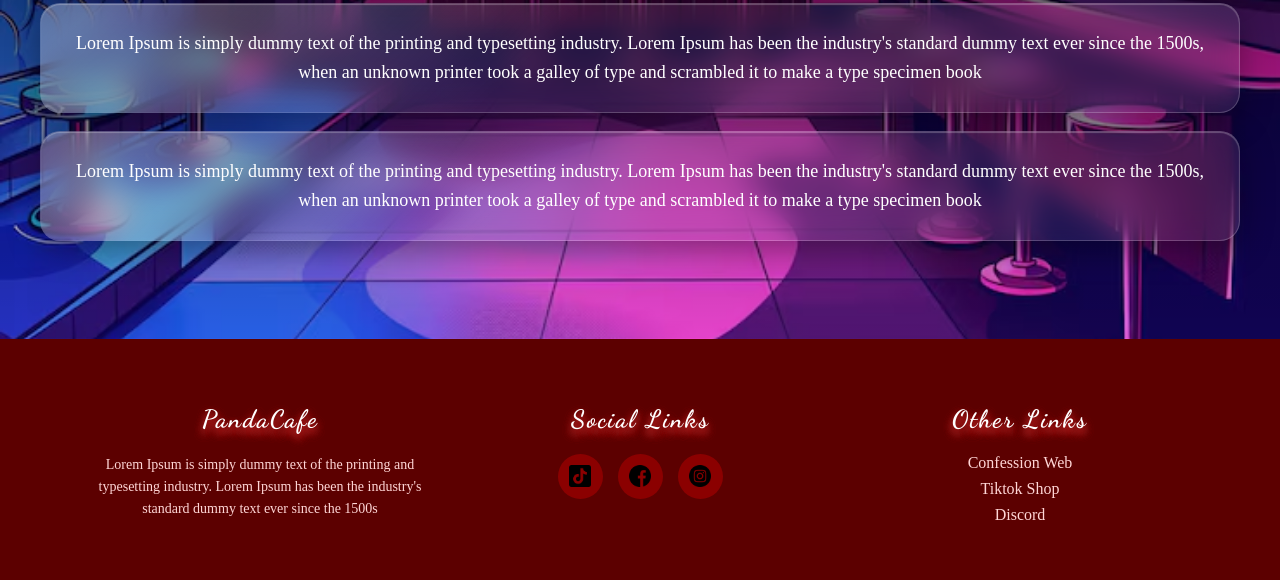
==== commit 39dd22c6: "Updated website" ====
--- a/index.html
+++ b/index.html
@@ -6,6 +6,8 @@
     <title>Panda Cafe</title>
     <link rel="stylesheet" href="styles/style.css">
     <link href="https://fonts.googleapis.com/css2?family=Pacifico&family=Dancing+Script&display=swap" rel="stylesheet">
+    <link rel="icon" type="image/png" href="Pictures/panada.png">
+
 </head>
 <body>
 <div class="welcome1">
@@ -27,7 +29,7 @@
     </a>
 
     <a href="/subpages/streamers.html" class="box box2">
-        <img src="Pictures/panda_ask.png" class="img2" alt="">
+        <img src="Pictures/stt.webp" class="img2" alt="">
         <span>STREAMERS</span>
     </a>
 
@@ -53,22 +55,25 @@
         <h2>ABOUT REDPANDA</h2>
         <div class="fb">
             <img src="Pictures/panda_1-removebg-preview.png" alt="">
-            <p>Lorem Ipsum is simply dummy text of the printing and typesetting industry. Lorem Ipsum has been the industry's 
-                standard dummy text ever since the 1500s, when an unknown printer took 
-                 galley of type and scrambled it to make a type specimen book.</p>
+            <p> Red Panda she is known for her energetic personality and love for competitive and casual games. 
+                She spends most of her streams playing games like Mobile Legends: Bang Bang, Valorant, and other trending multiplayer games while chatting with her 
+                 community. Her streams are filled with funny reactions,
+                 exciting clutch moments, and wholesome interactions that make viewers feel welcome..</p>
         </div>
 
         <div class="IG">
             <img src="Pictures/panda2-removebg-preview.png" alt="">
-            <p>Lorem Ipsum is simply dummy text of the printing and typesetting industry. 
-                Lorem Ipsum has been the industry's standard dummy text ever since the 1500s, when an unknown 
-                printer took a galley of type and scrambled it to make a type specimen book.</p>
+            <p>What makes her different from other streamers is how close she is with her followers. 
+                Instead of only playing ranked matches alone, she often invites fans to join custom games, 
+                tournaments, and community nights. Whether it is carrying her teammates in intense matches or 
+                laughing through chaotic games with beginners, she creates a fun environment
+                 where everyone can enjoy gaming together without pressure</p>
         </div>
         <div class="tiktok">
             <img src="Pictures/panda3-removebg-preview.png" alt="">
-            <p>Lorem Ipsum is simply dummy text of the printing and typesetting industry. 
-                Lorem Ipsum has been the industry's standard dummy text ever since the 1500s, 
-                when an unknown printer took a galley of type and scrambled it to make a type specimen book.</p>
+            <p>Her discord channel became a relaxing online hangout for viewers who love gaming, 
+                anime aesthetics, and friendly communities. Because of her playful personality and 
+                dedication to her followers, she continues to grow as a beloved streamer in the gaming world..</p>
         </div>
         
     </div>
--- a/styles/style.css
+++ b/styles/style.css
@@ -154,7 +154,9 @@
 }
 
 .img2{
-    width:180px;
+    width:355px;
+    margin-top: -60px;
+    
 }
 
 .img3{
@@ -298,7 +300,7 @@
     color:white;
     font-size:20px;
     line-height:1.6;
-    max-width:500px;
+    max-width:800px;
 }
 
 /* Hover effect */
